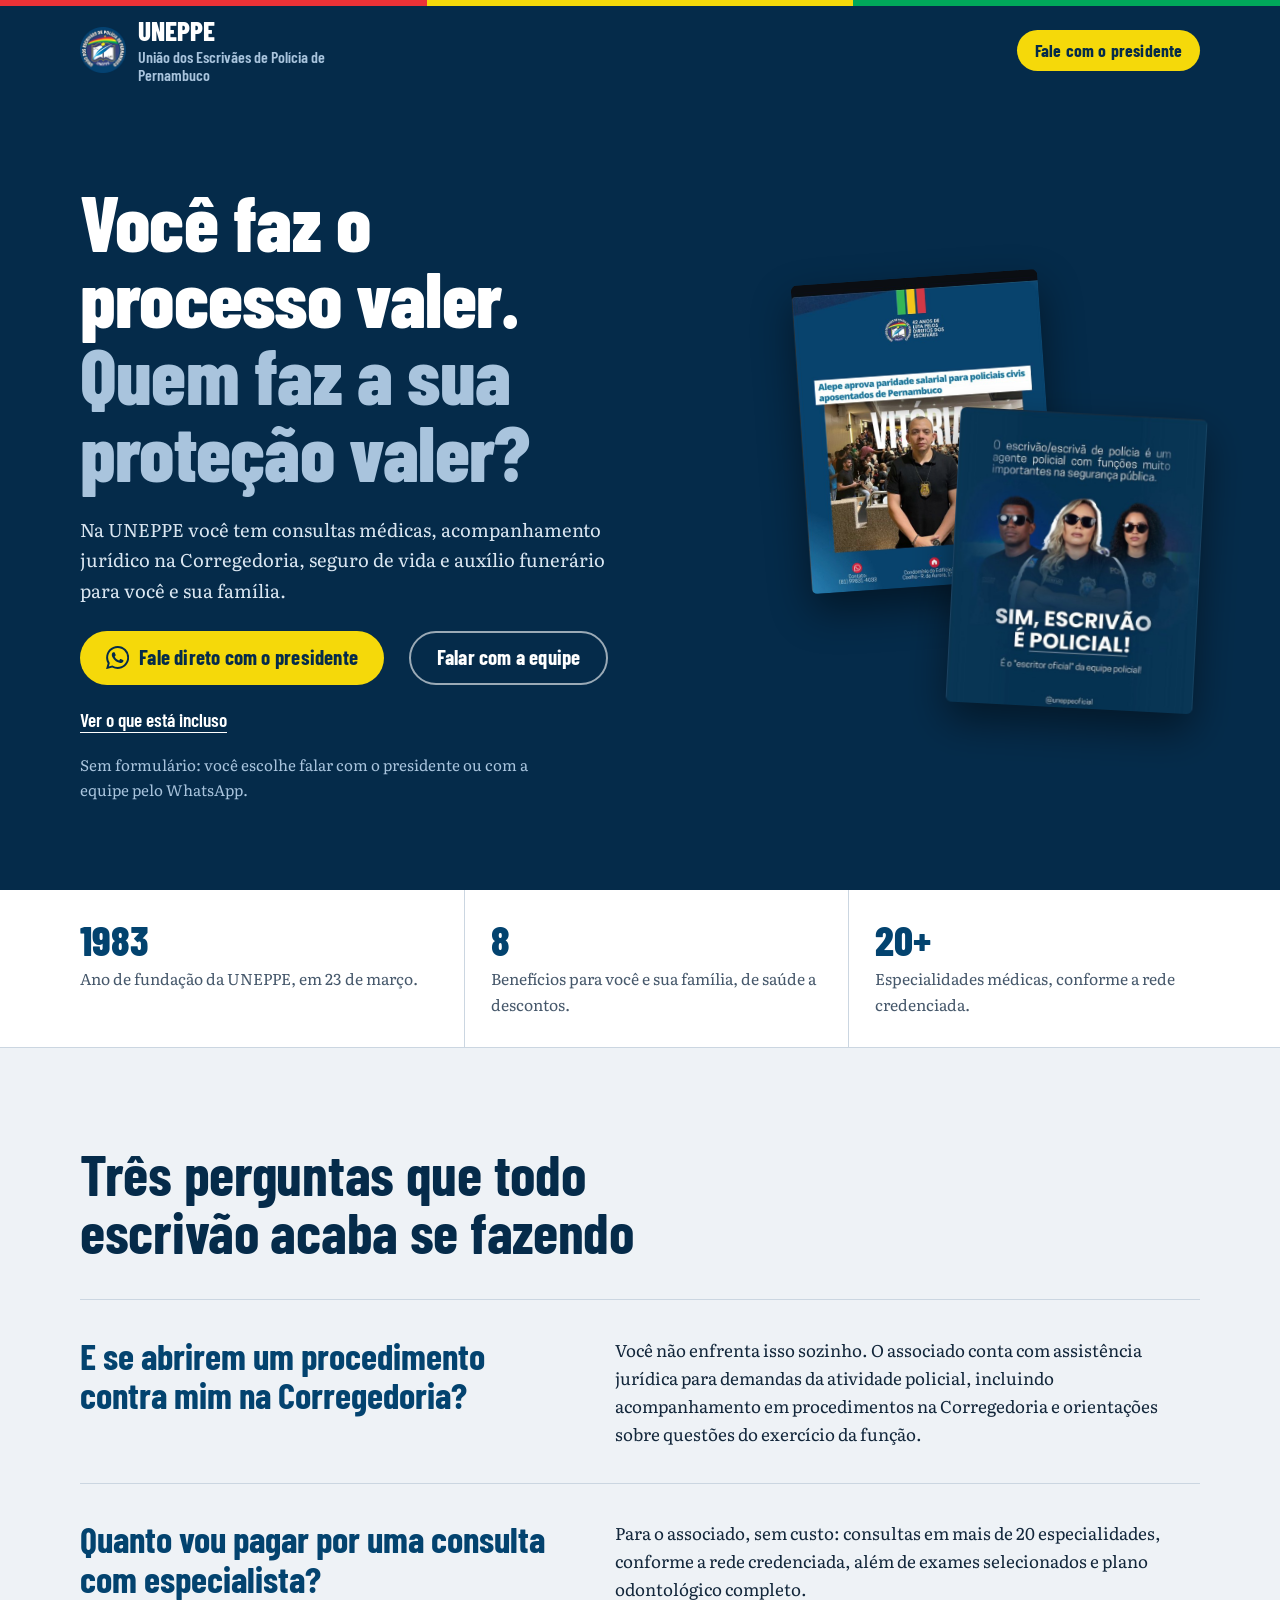
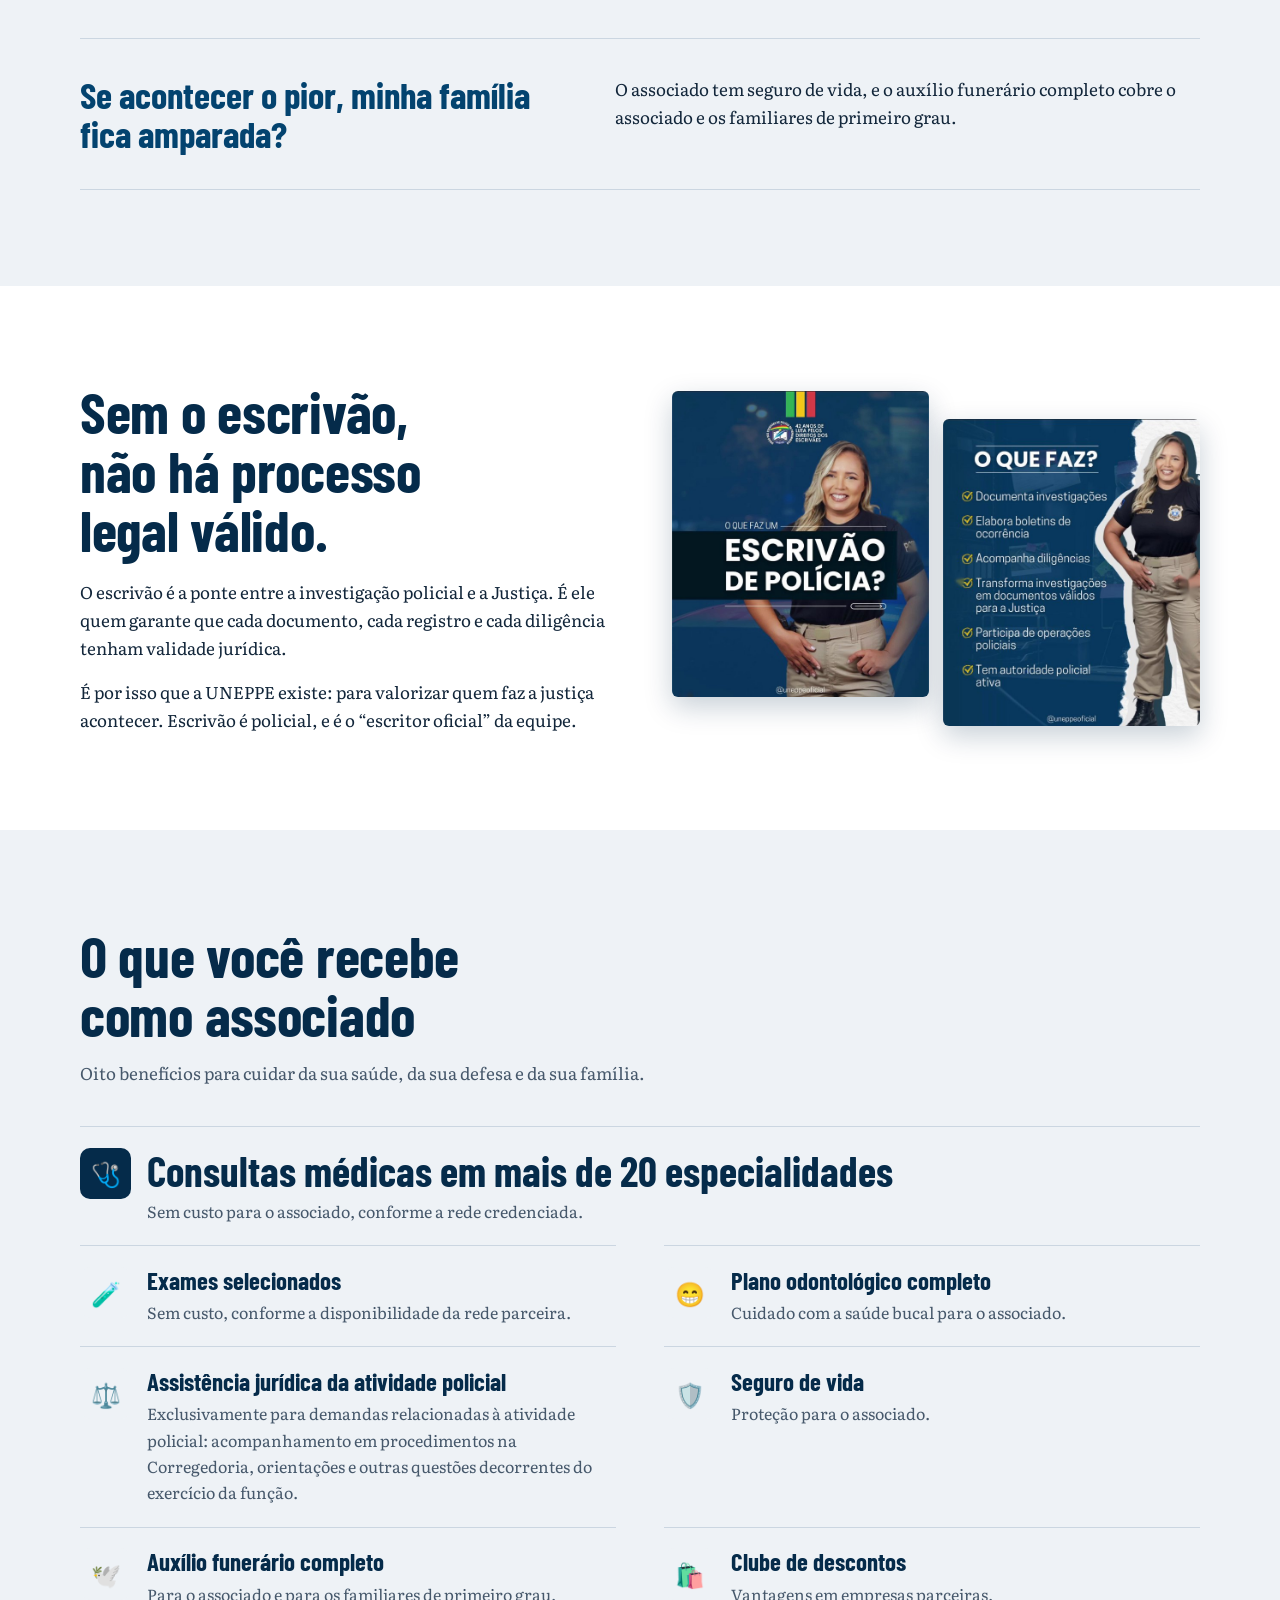
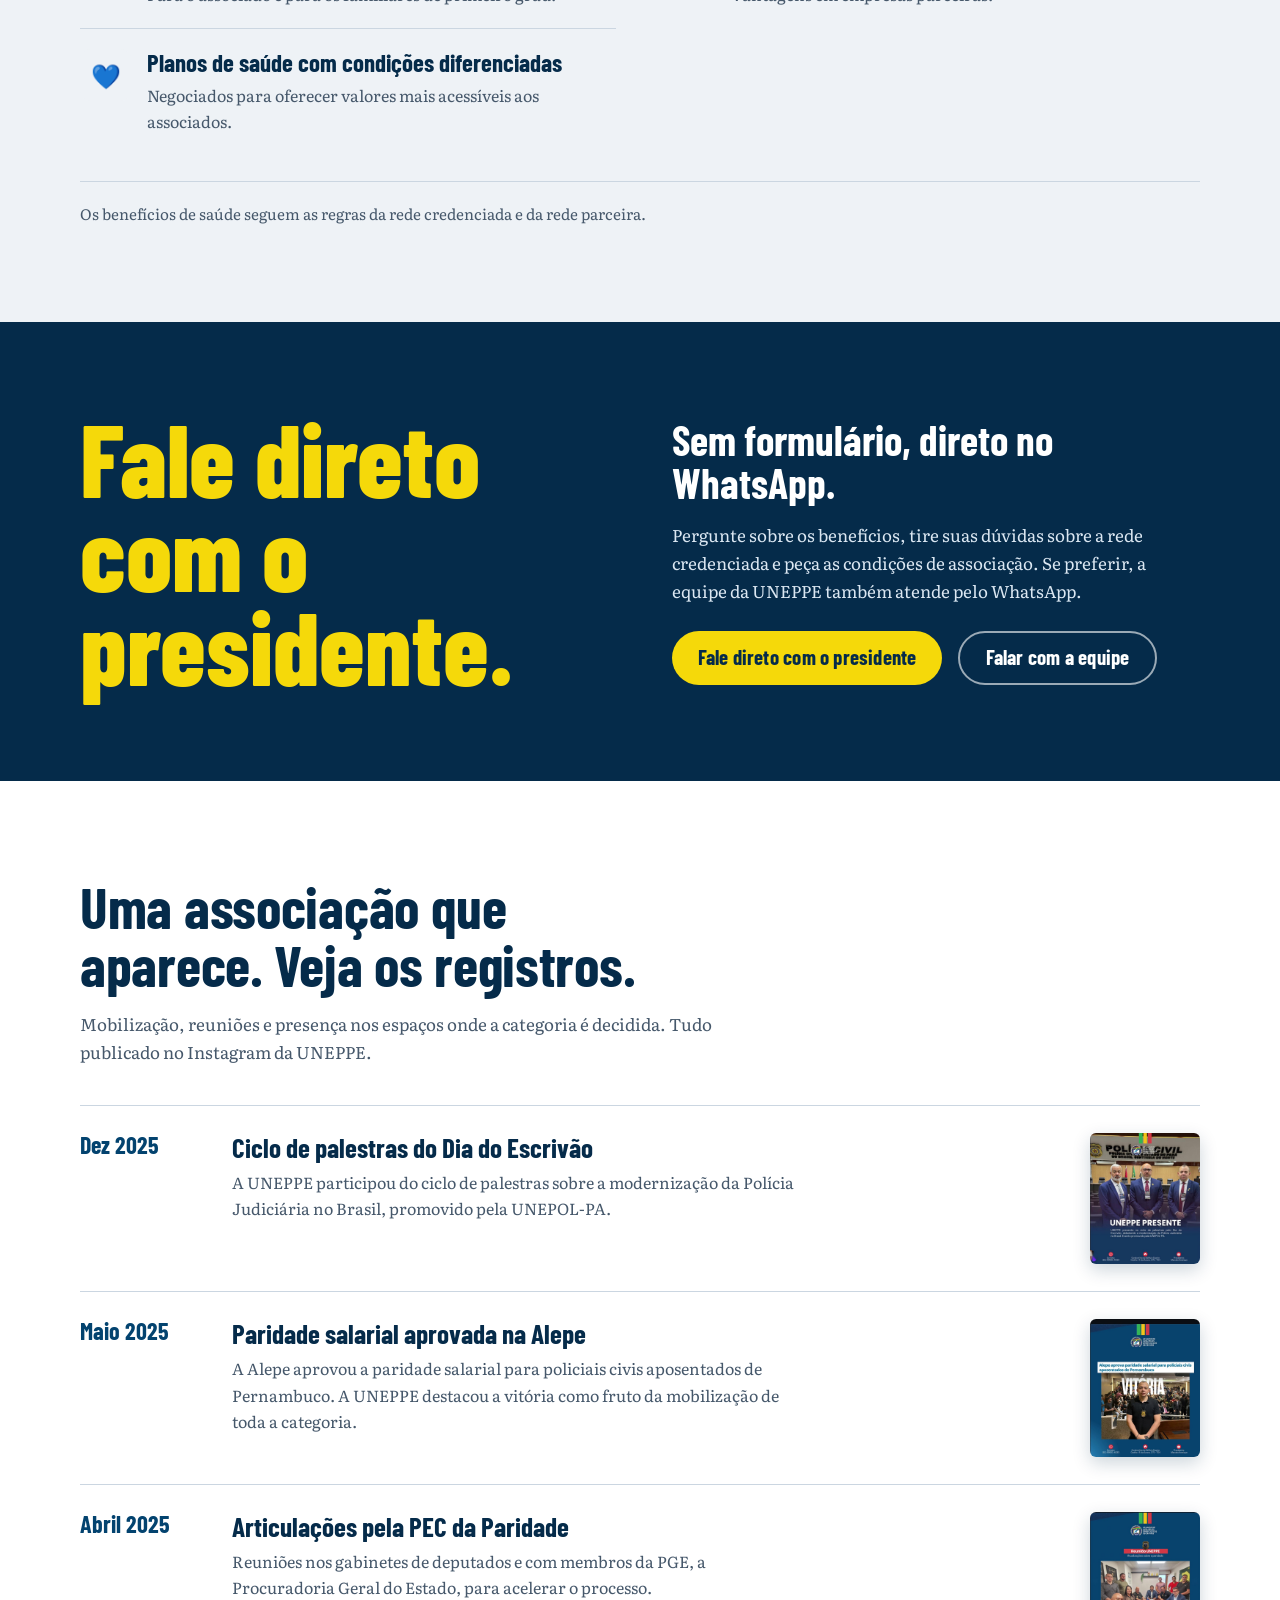
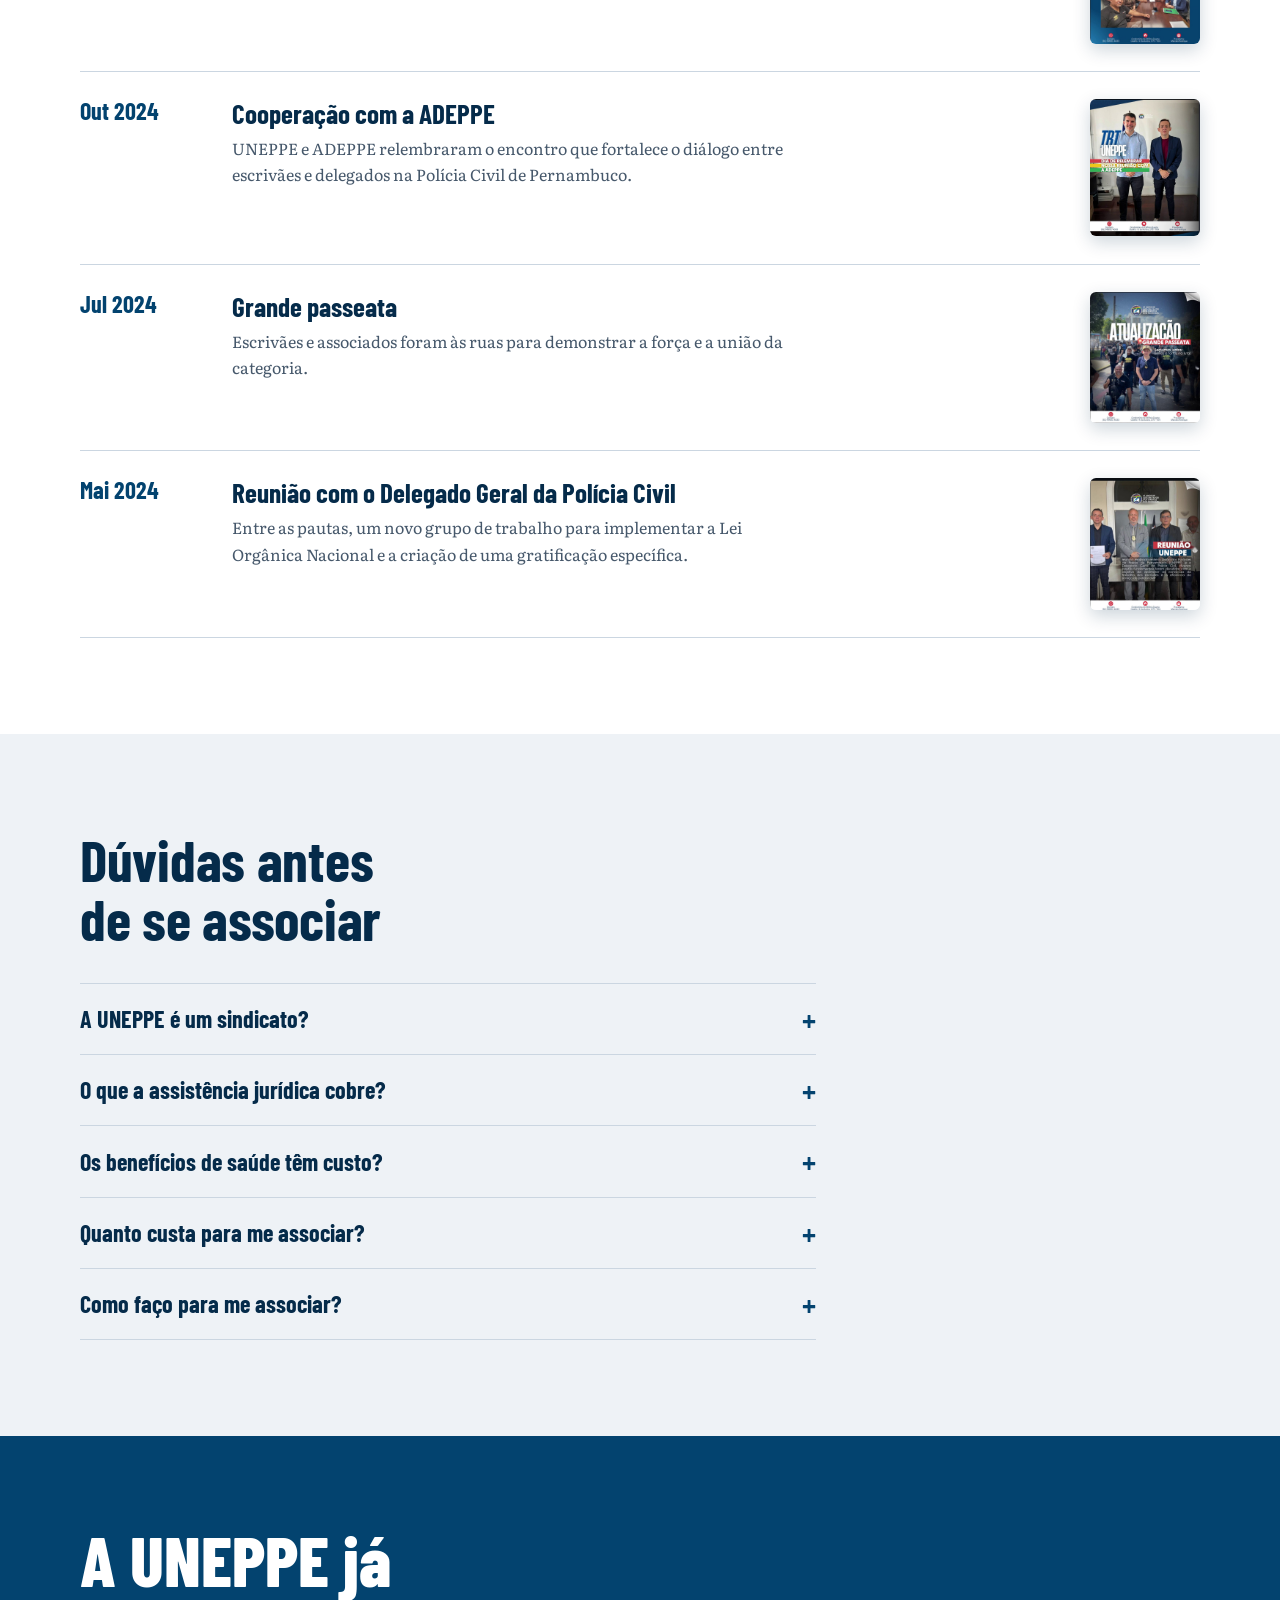
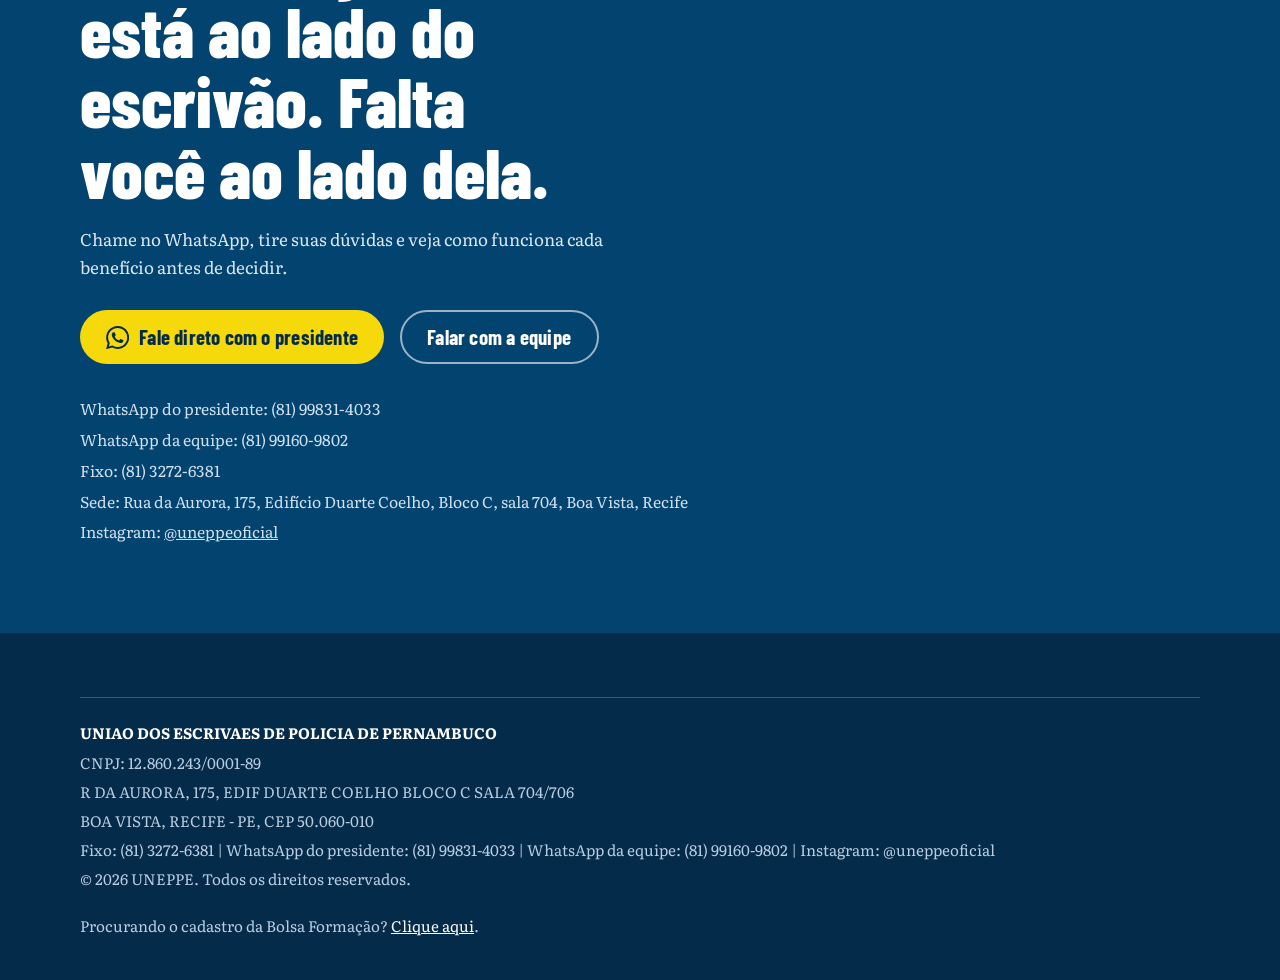
==== index.html @ 6a8c71f1 "Add files via upload" ====
<!DOCTYPE html>
<html lang="pt-BR">
<head>
<meta charset="UTF-8">
<meta name="viewport" content="width=device-width, initial-scale=1">
<title>UNEPPE | Associe-se: saúde, defesa jurídica e seguro de vida para escrivães de Polícia</title>
<meta name="description" content="Associe-se à UNEPPE, a União dos Escrivães de Polícia de Pernambuco: consultas médicas sem custo, assistência jurídica da atividade policial, seguro de vida e auxílio funerário.">
<meta name="theme-color" content="#052B4A">

<!-- Pré-visualização ao compartilhar o link (WhatsApp, Facebook).
     Os endereços completos assumem que o site fica em uneppe.com.br; ajuste se for outro. -->
<meta property="og:type" content="website">
<meta property="og:locale" content="pt_BR">
<meta property="og:title" content="Você faz o processo valer. Quem faz a sua proteção valer?">
<meta property="og:description" content="UNEPPE: saúde, defesa jurídica, seguro de vida e auxílio funerário para escrivães de Polícia. Fale direto com o presidente.">
<meta property="og:url" content="https://uneppe.com.br/">
<meta property="og:image" content="https://uneppe.com.br/assets/img/og.jpg">

<link rel="icon" type="image/png" href="assets/img/favicon.png">
<link rel="preconnect" href="https://fonts.googleapis.com">
<link rel="preconnect" href="https://fonts.gstatic.com" crossorigin>
<link href="https://fonts.googleapis.com/css2?family=Barlow+Condensed:wght@600;700;800&family=Literata:opsz,wght@7..72,400;7..72,600&display=swap" rel="stylesheet">

<!-- META PIXEL: cole aqui o código do Pixel quando a conta de anúncios estiver pronta.
     Os botões de WhatsApp já disparam o evento "Contact" se o Pixel existir. -->

<style>
:root {
  --navy-950: #052B4A;
  --navy-900: #063556;
  --navy-700: #03436F;
  --indigo: #37437F;
  --ink: #12263A;
  --ink-soft: #46586B;
  --sky: #A9C4DD;
  --paper: #EEF2F6;
  --white: #FFFFFF;
  --rule: #CBD6E1;
  --flag-red: #EB3237;
  --flag-yellow: #F5D90A;
  --flag-green: #01A85A;
  --display: "Barlow Condensed", "Roboto Condensed", "Arial Narrow", Arial, sans-serif;
  --body: "Literata", Georgia, "Times New Roman", serif;
  --wrap: 1120px;
}

*, *::before, *::after { box-sizing: border-box; }
html { scroll-behavior: smooth; scroll-padding-top: 84px; }
body {
  margin: 0;
  font-family: var(--body);
  font-size: 1.0625rem;
  line-height: 1.65;
  color: var(--ink);
  background: var(--paper);
  -webkit-text-size-adjust: 100%;
}
img { max-width: 100%; display: block; }
a { color: inherit; }
h1, h2, h3, p, ul, ol, dl, figure { margin: 0; }
ul, ol { padding: 0; list-style: none; }
:focus-visible { outline: 3px solid var(--flag-yellow); outline-offset: 3px; }

.wrap { width: min(100% - 2.5rem, var(--wrap)); margin-inline: auto; }

.flag-stripe {
  height: 6px;
  background: linear-gradient(90deg, var(--flag-red) 0 33.34%, var(--flag-yellow) 0 66.67%, var(--flag-green) 0);
}

/* ---------- Botões ---------- */
.btn {
  display: inline-flex;
  align-items: center;
  justify-content: center;
  gap: .65rem;
  min-height: 3.4rem;
  padding: .85rem 1.6rem;
  border-radius: 999px;
  font-family: var(--display);
  font-weight: 700;
  font-size: 1.3rem;
  letter-spacing: .01em;
  line-height: 1;
  text-decoration: none;
  border: 0;
  cursor: pointer;
  transition: transform .15s ease, background-color .15s ease;
}
.btn svg { width: 1.45rem; height: 1.45rem; flex: none; }
.btn--wa { background: var(--flag-yellow); color: var(--navy-950); }
.btn--wa:hover { background: #ffe94a; transform: translateY(-2px); }
.btn--ghost { background: transparent; color: var(--white); border: 2px solid rgba(255, 255, 255, .6); }
.btn--ghost:hover { background: rgba(255, 255, 255, .12); transform: translateY(-2px); }
.btn--small { min-height: 2.6rem; padding: .55rem 1.1rem; font-size: 1.1rem; }
.text-link { font-family: var(--display); font-weight: 600; font-size: 1.2rem; color: var(--white); text-underline-offset: 5px; }

/* ---------- Topo ---------- */
.site-head { position: sticky; top: 0; z-index: 30; background: var(--navy-950); }
.site-head__bar { display: flex; align-items: center; justify-content: space-between; gap: 1rem; padding-block: .7rem; }
.brand { display: flex; align-items: center; gap: .75rem; text-decoration: none; color: var(--white); }
.brand img { width: 46px; height: 46px; }
.brand__name { font-family: var(--display); font-weight: 800; font-size: 1.7rem; line-height: 1; }
.brand__full { display: none; font-family: var(--display); font-weight: 600; font-size: 1rem; color: var(--sky); line-height: 1.1; max-width: 15rem; }

/* ---------- Herói ---------- */
.hero { background: var(--navy-950); color: var(--white); padding-block: clamp(2.5rem, 7vw, 5.5rem) clamp(3rem, 7vw, 5.5rem); overflow: hidden; }
.hero__grid { display: grid; gap: 3rem; align-items: center; }
.hero__title { font-family: var(--display); font-weight: 800; font-size: clamp(2.8rem, 9vw, 4.9rem); line-height: .98; letter-spacing: -.01em; }
.hero__title span { display: block; text-wrap: balance; }
.hero__title .hero__title-2 { color: var(--sky); }
.hero__lead { margin-top: 1.5rem; font-size: 1.15rem; max-width: 34rem; color: #dbe7f2; }
.hero__more { margin-top: 1.2rem; }
.hero__actions { margin-top: 1.6rem; display: flex; flex-wrap: wrap; align-items: center; gap: 1rem 1.6rem; }
.hero__note { margin-top: 1rem; font-size: .95rem; color: var(--sky); max-width: 30rem; }

.stack { position: relative; width: min(100%, 460px); margin-inline: auto; aspect-ratio: 1 / 1.08; }
.stack__img { position: absolute; width: 62%; height: auto; border-radius: 6px; box-shadow: 0 18px 40px rgba(0, 0, 0, .45); }
.stack__img--back { left: 0; top: 0; transform: rotate(-4deg); }
.stack__img--front { right: 0; bottom: 0; transform: rotate(3deg); animation: settle .9s .15s cubic-bezier(.2, .7, .2, 1) both; }
@keyframes settle {
  from { transform: translate(28px, 36px) rotate(9deg); opacity: 0; }
  to { transform: rotate(3deg); opacity: 1; }
}

/* ---------- Fatos de confiança ---------- */
.facts { background: var(--white); border-bottom: 1px solid var(--rule); }
.facts__row { display: grid; gap: 0; }
.fact { padding: 1.4rem 0; border-top: 1px solid var(--rule); }
.fact:first-child { border-top: 0; }
.fact__big { font-family: var(--display); font-weight: 800; font-size: 2.6rem; line-height: 1; color: var(--navy-700); }
.fact__txt { margin-top: .35rem; font-size: .98rem; color: var(--ink-soft); }

/* ---------- Seções ---------- */
.section { padding-block: clamp(3.2rem, 8vw, 6rem); }
.section--white { background: var(--white); }
.section__title { text-wrap: balance; font-family: var(--display); font-weight: 700; font-size: clamp(2.2rem, 6vw, 3.6rem); line-height: 1.02; letter-spacing: -.005em; color: var(--navy-950); max-width: 22ch; }
.section__intro { margin-top: 1rem; max-width: 40rem; color: var(--ink-soft); }

/* Perguntas */
.qa-list { margin-top: 2.4rem; }
.qa { display: grid; gap: .8rem 3rem; padding-block: 1.8rem; border-top: 1px solid var(--rule); }
.qa:last-child { border-bottom: 1px solid var(--rule); }
.qa__q { font-family: var(--display); font-weight: 700; font-size: clamp(1.7rem, 4.5vw, 2.3rem); line-height: 1.08; color: var(--navy-700); }
.qa__a { max-width: 36rem; }

/* Identidade */
.identity { display: grid; gap: 2.6rem; align-items: center; }
.identity__pics { display: grid; grid-template-columns: 1fr 1fr; gap: .9rem; }
.identity__pics img { width: 100%; height: auto; border-radius: 6px; box-shadow: 0 10px 28px rgba(5, 43, 74, .22); }
.identity__pics img:nth-child(2) { margin-top: 1.8rem; }
.identity p + p { margin-top: 1rem; }
.identity .section__title { max-width: 16ch; }
.identity__body { margin-top: 1.2rem; max-width: 34rem; }

/* Benefícios */
.ledger { margin-top: 2.4rem; display: grid; gap: 0 3rem; }
.ledger__item { display: grid; grid-template-columns: 3.2rem 1fr; gap: 1rem; padding-block: 1.3rem; border-top: 1px solid var(--rule); }
.ledger__ico { width: 3.2rem; height: 3.2rem; border-radius: 10px; display: grid; place-items: center; font-size: 1.5rem; background: var(--paper); }
.ledger__title { font-family: var(--display); font-weight: 700; font-size: 1.55rem; line-height: 1.1; color: var(--navy-950); }
.ledger__desc { margin-top: .3rem; font-size: 1rem; color: var(--ink-soft); }
.ledger__item--lead .ledger__title { font-size: clamp(1.9rem, 5vw, 2.6rem); }
.ledger__item--lead .ledger__ico { background: var(--navy-950); }
.ledger__foot { margin-top: 1.6rem; padding-top: 1.2rem; border-top: 1px solid var(--rule); font-size: .95rem; color: var(--ink-soft); }

/* Fale com o presidente */
.talk { background: var(--navy-950); color: var(--white); padding-block: clamp(3.2rem, 8vw, 5.5rem); }
.talk__grid { display: grid; gap: 2rem; align-items: center; }
.talk__big { font-family: var(--display); font-weight: 800; font-size: clamp(3.4rem, 11vw, 6.4rem); line-height: .92; color: var(--flag-yellow); text-wrap: balance; }
.talk__title { font-family: var(--display); font-weight: 700; font-size: clamp(1.9rem, 5vw, 2.6rem); line-height: 1.05; }
.talk__txt { margin-top: 1rem; color: #dbe7f2; max-width: 34rem; }
.talk__actions { margin-top: 1.6rem; display: flex; flex-wrap: wrap; gap: 1rem; }

/* Linha do tempo */
.timeline { margin-top: 2.4rem; }
.tl { display: grid; grid-template-columns: 1fr; gap: .9rem 2rem; padding-block: 1.7rem; border-top: 1px solid var(--rule); align-items: start; }
.tl:last-child { border-bottom: 1px solid var(--rule); }
.tl__date { font-family: var(--display); font-weight: 700; font-size: 1.5rem; color: var(--navy-700); line-height: 1; }
.tl__title { font-family: var(--display); font-weight: 700; font-size: 1.7rem; line-height: 1.08; color: var(--navy-950); }
.tl__txt { margin-top: .4rem; font-size: 1rem; color: var(--ink-soft); max-width: 36rem; }
.tl__thumb { width: 110px; padding: 0; border: 0; background: none; cursor: zoom-in; border-radius: 6px; overflow: hidden; box-shadow: 0 6px 18px rgba(5, 43, 74, .2); }
.tl__thumb img { width: 100%; height: auto; }
.tl__thumb:hover { box-shadow: 0 8px 22px rgba(5, 43, 74, .32); }

/* FAQ */
.faq { margin-top: 2.2rem; max-width: 46rem; }
.faq details { border-top: 1px solid var(--rule); }
.faq details:last-child { border-bottom: 1px solid var(--rule); }
.faq summary { display: flex; justify-content: space-between; align-items: center; gap: 1rem; padding-block: 1.2rem; cursor: pointer; list-style: none; font-family: var(--display); font-weight: 700; font-size: 1.5rem; line-height: 1.15; color: var(--navy-950); }
.faq summary::-webkit-details-marker { display: none; }
.faq summary::after { content: "+"; flex: none; font-size: 2rem; font-weight: 600; line-height: 1; color: var(--navy-700); }
.faq details[open] summary::after { content: "\2212"; }
.faq__a { padding: 0 0 1.4rem; max-width: 40rem; color: var(--ink-soft); }

/* Chamada final */
.closing { background: var(--navy-700); color: var(--white); padding-block: clamp(3.2rem, 8vw, 5.5rem); }
.closing__title { text-wrap: balance; font-family: var(--display); font-weight: 800; font-size: clamp(2.4rem, 7vw, 4.4rem); line-height: 1; max-width: 18ch; }
.closing__txt { margin-top: 1.2rem; max-width: 34rem; color: #dbe7f2; }
.closing__actions { margin-top: 1.8rem; display: flex; flex-wrap: wrap; gap: 1rem; }
.closing__contacts { margin-top: 2rem; font-size: .98rem; color: #cfe0ef; }
.closing__contacts p + p { margin-top: .3rem; }

/* Rodapé */
.site-foot { background: var(--navy-950); color: #b9cde0; padding-block: 2.6rem 5.5rem; font-size: .95rem; }
.site-foot a { color: var(--white); }
.site-foot__legal { margin-top: 1.4rem; padding-top: 1.4rem; border-top: 1px solid rgba(169, 196, 221, .3); }
.site-foot__legal strong { color: var(--white); }
.site-foot p + p { margin-top: .25rem; }
.site-foot__scholar { margin-top: 1.4rem; }

/* Barra fixa (celular) */
.sticky-cta { position: fixed; left: 0; right: 0; bottom: 0; z-index: 40; padding: .7rem 1rem calc(.7rem + env(safe-area-inset-bottom)); background: var(--navy-950); border-top: 3px solid var(--flag-yellow); transform: translateY(110%); transition: transform .25s ease; }
.sticky-cta.is-visible { transform: translateY(0); }
.sticky-cta .btn { width: 100%; }

/* Ampliar imagem */
.lightbox { border: 0; padding: 0; background: transparent; max-width: min(92vw, 560px); }
.lightbox::backdrop { background: rgba(5, 18, 32, .86); }
.lightbox img { width: 100%; height: auto; max-height: 86vh; object-fit: contain; border-radius: 6px; }
.lightbox__cap { margin-top: .7rem; color: #fff; font-size: .95rem; text-align: center; }

/* ---------- Telas maiores ---------- */
@media (min-width: 640px) {
  .brand__full { display: block; }
  .facts__row { grid-template-columns: repeat(3, 1fr); gap: 2rem; }
  .fact { border-top: 0; border-left: 1px solid var(--rule); padding: 1.8rem 0 1.8rem 1.6rem; }
  .fact:first-child { border-left: 0; padding-left: 0; }
  .tl { grid-template-columns: 7.5rem 1fr 110px; }
}
@media (min-width: 900px) {
  .hero__grid { grid-template-columns: 1.25fr .75fr; gap: 3.5rem; }
  .qa { grid-template-columns: 5fr 6fr; padding-block: 2.2rem; }
  .identity { grid-template-columns: 1fr 1fr; gap: 4rem; }
  .ledger { grid-template-columns: 1fr 1fr; }
  .ledger__item--lead { grid-column: 1 / -1; }
  .talk__grid { grid-template-columns: 1fr 1fr; gap: 4rem; }
  .sticky-cta { display: none; }
  .site-foot { padding-bottom: 2.6rem; }
}

@media (prefers-reduced-motion: reduce) {
  html { scroll-behavior: auto; }
  .stack__img--front { animation: none; }
  .btn, .sticky-cta { transition: none; }
}
</style>
</head>
<body>

<div class="flag-stripe" aria-hidden="true"></div>

<header class="site-head">
  <div class="wrap site-head__bar">
    <a class="brand" href="#topo" aria-label="UNEPPE, início da página">
      <img src="assets/img/logo-192.png" alt="" width="46" height="46">
      <span>
        <span class="brand__name">UNEPPE</span>
        <span class="brand__full">União dos Escrivães de Polícia de Pernambuco</span>
      </span>
    </a>
    <a class="btn btn--wa btn--small" data-wa="presidente" href="https://wa.me/5581998314033">Fale com o presidente</a>
  </div>
</header>

<main id="topo">

  <!-- ===== Herói ===== -->
  <section class="hero">
    <div class="wrap hero__grid">
      <div>
        <h1 class="hero__title">
          <span>Você faz o processo valer.</span>
          <span class="hero__title-2">Quem faz a sua proteção valer?</span>
        </h1>
        <p class="hero__lead">Na UNEPPE você tem consultas médicas, acompanhamento jurídico na Corregedoria, seguro de vida e auxílio funerário para você e sua família.</p>
        <div class="hero__actions">
          <a class="btn btn--wa" data-wa="presidente" href="https://wa.me/5581998314033">
            <svg viewBox="0 0 24 24" fill="currentColor" aria-hidden="true"><path d="M17.472 14.382c-.297-.149-1.758-.867-2.03-.967-.273-.099-.471-.148-.67.15-.197.297-.767.966-.94 1.164-.173.199-.347.223-.644.075-.297-.15-1.255-.463-2.39-1.475-.883-.788-1.48-1.761-1.653-2.059-.173-.297-.018-.458.13-.606.134-.133.298-.347.446-.52.149-.174.198-.298.298-.497.099-.198.05-.371-.025-.52-.075-.149-.669-1.612-.916-2.207-.242-.579-.487-.5-.669-.51-.173-.008-.371-.01-.57-.01-.198 0-.52.074-.792.372-.272.297-1.04 1.016-1.04 2.479 0 1.462 1.065 2.875 1.213 3.074.149.198 2.096 3.2 5.077 4.487.709.306 1.262.489 1.694.625.712.227 1.36.195 1.871.118.571-.085 1.758-.719 2.006-1.413.248-.694.248-1.289.173-1.413-.074-.124-.272-.198-.57-.347m-5.421 7.403h-.004a9.87 9.87 0 01-5.031-1.378l-.361-.214-3.741.982.998-3.648-.235-.374a9.86 9.86 0 01-1.51-5.26c.001-5.45 4.436-9.884 9.888-9.884 2.64 0 5.122 1.03 6.988 2.898a9.825 9.825 0 012.893 6.994c-.003 5.45-4.437 9.884-9.885 9.884m8.413-18.297A11.815 11.815 0 0012.05 0C5.495 0 .16 5.335.157 11.892c0 2.096.547 4.142 1.588 5.945L.057 24l6.305-1.654a11.882 11.882 0 005.683 1.448h.005c6.554 0 11.89-5.335 11.893-11.893a11.821 11.821 0 00-3.48-8.413Z"/></svg>
            Fale direto com o presidente
          </a>
          <a class="btn btn--ghost" data-wa="equipe" href="https://wa.me/5581991609802">Falar com a equipe</a>
        </div>
        <p class="hero__more"><a class="text-link" href="#beneficios">Ver o que está incluso</a></p>
        <p class="hero__note">Sem formulário: você escolhe falar com o presidente ou com a equipe pelo WhatsApp.</p>
      </div>

      <div class="stack" aria-hidden="true">
        <img class="stack__img stack__img--back" src="assets/img/posts/paridade-vitoria.jpg" alt="" width="600" height="750">
        <img class="stack__img stack__img--front" src="assets/img/posts/escrivao-policial.jpg" alt="" width="600" height="716">
      </div>
    </div>
  </section>

  <!-- ===== Fatos de confiança ===== -->
  <section class="facts" aria-label="A UNEPPE em números">
    <div class="wrap facts__row">
      <div class="fact">
        <p class="fact__big">1983</p>
        <p class="fact__txt">Ano de fundação da UNEPPE, em 23 de março.</p>
      </div>
      <div class="fact">
        <p class="fact__big">8</p>
        <p class="fact__txt">Benefícios para você e sua família, de saúde a descontos.</p>
      </div>
      <div class="fact">
        <p class="fact__big">20+</p>
        <p class="fact__txt">Especialidades médicas, conforme a rede credenciada.</p>
      </div>
    </div>
  </section>

  <!-- ===== Três perguntas ===== -->
  <section class="section">
    <div class="wrap">
      <h2 class="section__title">Três perguntas que todo escrivão acaba se fazendo</h2>
      <div class="qa-list">
        <div class="qa">
          <p class="qa__q">E se abrirem um procedimento contra mim na Corregedoria?</p>
          <p class="qa__a">Você não enfrenta isso sozinho. O associado conta com assistência jurídica para demandas da atividade policial, incluindo acompanhamento em procedimentos na Corregedoria e orientações sobre questões do exercício da função.</p>
        </div>
        <div class="qa">
          <p class="qa__q">Quanto vou pagar por uma consulta com especialista?</p>
          <p class="qa__a">Para o associado, sem custo: consultas em mais de 20 especialidades, conforme a rede credenciada, além de exames selecionados e plano odontológico completo.</p>
        </div>
        <div class="qa">
          <p class="qa__q">Se acontecer o pior, minha família fica amparada?</p>
          <p class="qa__a">O associado tem seguro de vida, e o auxílio funerário completo cobre o associado e os familiares de primeiro grau.</p>
        </div>
      </div>
    </div>
  </section>

  <!-- ===== Escrivão é policial ===== -->
  <section class="section section--white">
    <div class="wrap identity">
      <div>
        <h2 class="section__title">Sem o escrivão, não há processo legal válido.</h2>
        <div class="identity__body">
          <p>O escrivão é a ponte entre a investigação policial e a Justiça. É ele quem garante que cada documento, cada registro e cada diligência tenham validade jurídica.</p>
          <p>É por isso que a UNEPPE existe: para valorizar quem faz a justiça acontecer. Escrivão é policial, e é o “escritor oficial” da equipe.</p>
        </div>
      </div>
      <div class="identity__pics">
        <img src="assets/img/posts/escrivao-capa.jpg" alt="Arte da UNEPPE: o que faz um escrivão de polícia?" width="600" height="716" loading="lazy">
        <img src="assets/img/posts/escrivao-funcoes.jpg" alt="Arte da UNEPPE com as funções do escrivão: documenta investigações, elabora boletins de ocorrência, acompanha diligências e participa de operações policiais" width="600" height="716" loading="lazy">
      </div>
    </div>
  </section>

  <!-- ===== Benefícios ===== -->
  <section class="section" id="beneficios">
    <div class="wrap">
      <h2 class="section__title">O que você recebe como associado</h2>
      <p class="section__intro">Oito benefícios para cuidar da sua saúde, da sua defesa e da sua família.</p>

      <ul class="ledger">
        <li class="ledger__item ledger__item--lead">
          <span class="ledger__ico" aria-hidden="true">🩺</span>
          <div>
            <h3 class="ledger__title">Consultas médicas em mais de 20 especialidades</h3>
            <p class="ledger__desc">Sem custo para o associado, conforme a rede credenciada.</p>
          </div>
        </li>
        <li class="ledger__item">
          <span class="ledger__ico" aria-hidden="true">🧪</span>
          <div>
            <h3 class="ledger__title">Exames selecionados</h3>
            <p class="ledger__desc">Sem custo, conforme a disponibilidade da rede parceira.</p>
          </div>
        </li>
        <li class="ledger__item">
          <span class="ledger__ico" aria-hidden="true">😁</span>
          <div>
            <h3 class="ledger__title">Plano odontológico completo</h3>
            <p class="ledger__desc">Cuidado com a saúde bucal para o associado.</p>
          </div>
        </li>
        <li class="ledger__item">
          <span class="ledger__ico" aria-hidden="true">⚖️</span>
          <div>
            <h3 class="ledger__title">Assistência jurídica da atividade policial</h3>
            <p class="ledger__desc">Exclusivamente para demandas relacionadas à atividade policial: acompanhamento em procedimentos na Corregedoria, orientações e outras questões decorrentes do exercício da função.</p>
          </div>
        </li>
        <li class="ledger__item">
          <span class="ledger__ico" aria-hidden="true">🛡️</span>
          <div>
            <h3 class="ledger__title">Seguro de vida</h3>
            <p class="ledger__desc">Proteção para o associado.</p>
          </div>
        </li>
        <li class="ledger__item">
          <span class="ledger__ico" aria-hidden="true">🕊️</span>
          <div>
            <h3 class="ledger__title">Auxílio funerário completo</h3>
            <p class="ledger__desc">Para o associado e para os familiares de primeiro grau.</p>
          </div>
        </li>
        <li class="ledger__item">
          <span class="ledger__ico" aria-hidden="true">🛍️</span>
          <div>
            <h3 class="ledger__title">Clube de descontos</h3>
            <p class="ledger__desc">Vantagens em empresas parceiras.</p>
          </div>
        </li>
        <li class="ledger__item">
          <span class="ledger__ico" aria-hidden="true">💙</span>
          <div>
            <h3 class="ledger__title">Planos de saúde com condições diferenciadas</h3>
            <p class="ledger__desc">Negociados para oferecer valores mais acessíveis aos associados.</p>
          </div>
        </li>
      </ul>
      <p class="ledger__foot">Os benefícios de saúde seguem as regras da rede credenciada e da rede parceira.</p>
    </div>
  </section>

  <!-- ===== Fale com o presidente ===== -->
  <section class="talk" id="falar">
    <div class="wrap talk__grid">
      <h2 class="talk__big">Fale direto com o presidente.</h2>
      <div>
        <p class="talk__title">Sem formulário, direto no WhatsApp.</p>
        <p class="talk__txt">Pergunte sobre os benefícios, tire suas dúvidas sobre a rede credenciada e peça as condições de associação. Se preferir, a equipe da UNEPPE também atende pelo WhatsApp.</p>
        <div class="talk__actions">
          <a class="btn btn--wa" data-wa="presidente" href="https://wa.me/5581998314033">Fale direto com o presidente</a>
          <a class="btn btn--ghost" data-wa="equipe" href="https://wa.me/5581991609802">Falar com a equipe</a>
        </div>
      </div>
    </div>
  </section>

  <!-- ===== Atuação ===== -->
  <section class="section section--white" id="atuacao">
    <div class="wrap">
      <h2 class="section__title">Uma associação que aparece. Veja os registros.</h2>
      <p class="section__intro">Mobilização, reuniões e presença nos espaços onde a categoria é decidida. Tudo publicado no Instagram da UNEPPE.</p>

      <ol class="timeline">
        <li class="tl">
          <p class="tl__date">Dez 2025</p>
          <div>
            <h3 class="tl__title">Ciclo de palestras do Dia do Escrivão</h3>
            <p class="tl__txt">A UNEPPE participou do ciclo de palestras sobre a modernização da Polícia Judiciária no Brasil, promovido pela UNEPOL-PA.</p>
          </div>
          <button class="tl__thumb" type="button" data-zoom="assets/img/posts/dia-do-escrivao.jpg" data-cap="UNEPPE presente no ciclo de palestras do Dia do Escrivão (dezembro de 2025)" aria-label="Ampliar imagem: ciclo de palestras do Dia do Escrivão">
            <img src="assets/img/posts/dia-do-escrivao.jpg" alt="" width="600" height="716" loading="lazy">
          </button>
        </li>
        <li class="tl">
          <p class="tl__date">Maio 2025</p>
          <div>
            <h3 class="tl__title">Paridade salarial aprovada na Alepe</h3>
            <p class="tl__txt">A Alepe aprovou a paridade salarial para policiais civis aposentados de Pernambuco. A UNEPPE destacou a vitória como fruto da mobilização de toda a categoria.</p>
          </div>
          <button class="tl__thumb" type="button" data-zoom="assets/img/posts/paridade-vitoria.jpg" data-cap="Alepe aprova paridade salarial para policiais civis aposentados de Pernambuco (maio de 2025)" aria-label="Ampliar imagem: aprovação da paridade salarial">
            <img src="assets/img/posts/paridade-vitoria.jpg" alt="" width="600" height="750" loading="lazy">
          </button>
        </li>
        <li class="tl">
          <p class="tl__date">Abril 2025</p>
          <div>
            <h3 class="tl__title">Articulações pela PEC da Paridade</h3>
            <p class="tl__txt">Reuniões nos gabinetes de deputados e com membros da PGE, a Procuradoria Geral do Estado, para acelerar o processo.</p>
          </div>
          <button class="tl__thumb" type="button" data-zoom="assets/img/posts/paridade-reuniao.jpg" data-cap="Reunião UNEPPE: atualizações sobre a paridade (abril de 2025)" aria-label="Ampliar imagem: reunião sobre a paridade">
            <img src="assets/img/posts/paridade-reuniao.jpg" alt="" width="600" height="716" loading="lazy">
          </button>
        </li>
        <li class="tl">
          <p class="tl__date">Out 2024</p>
          <div>
            <h3 class="tl__title">Cooperação com a ADEPPE</h3>
            <p class="tl__txt">UNEPPE e ADEPPE relembraram o encontro que fortalece o diálogo entre escrivães e delegados na Polícia Civil de Pernambuco.</p>
          </div>
          <button class="tl__thumb" type="button" data-zoom="assets/img/posts/adeppe.jpg" data-cap="Encontro entre UNEPPE e ADEPPE (outubro de 2024)" aria-label="Ampliar imagem: encontro com a ADEPPE">
            <img src="assets/img/posts/adeppe.jpg" alt="" width="600" height="750" loading="lazy">
          </button>
        </li>
        <li class="tl">
          <p class="tl__date">Jul 2024</p>
          <div>
            <h3 class="tl__title">Grande passeata</h3>
            <p class="tl__txt">Escrivães e associados foram às ruas para demonstrar a força e a união da categoria.</p>
          </div>
          <button class="tl__thumb" type="button" data-zoom="assets/img/posts/passeata.jpg" data-cap="Grande passeata da categoria (julho de 2024)" aria-label="Ampliar imagem: grande passeata">
            <img src="assets/img/posts/passeata.jpg" alt="" width="600" height="716" loading="lazy">
          </button>
        </li>
        <li class="tl">
          <p class="tl__date">Mai 2024</p>
          <div>
            <h3 class="tl__title">Reunião com o Delegado Geral da Polícia Civil</h3>
            <p class="tl__txt">Entre as pautas, um novo grupo de trabalho para implementar a Lei Orgânica Nacional e a criação de uma gratificação específica.</p>
          </div>
          <button class="tl__thumb" type="button" data-zoom="assets/img/posts/delegado-geral.jpg" data-cap="Reunião entre a UNEPPE e o Delegado Geral da Polícia Civil (maio de 2024)" aria-label="Ampliar imagem: reunião com o Delegado Geral">
            <img src="assets/img/posts/delegado-geral.jpg" alt="" width="600" height="716" loading="lazy">
          </button>
        </li>
      </ol>
    </div>
  </section>

  <!-- ===== Perguntas frequentes ===== -->
  <section class="section" id="duvidas">
    <div class="wrap">
      <h2 class="section__title">Dúvidas antes de se associar</h2>
      <div class="faq">
        <details>
          <summary>A UNEPPE é um sindicato?</summary>
          <p class="faq__a">Não. A UNEPPE é uma associação privada de escrivães de polícia. Atua pela valorização e pela defesa da categoria e oferece benefícios aos associados.</p>
        </details>
        <details>
          <summary>O que a assistência jurídica cobre?</summary>
          <p class="faq__a">Exclusivamente demandas relacionadas à atividade policial, como acompanhamento em procedimentos na Corregedoria, orientações e outras questões decorrentes do exercício da função. Demandas fora desse escopo não estão incluídas.</p>
        </details>
        <details>
          <summary>Os benefícios de saúde têm custo?</summary>
          <p class="faq__a">As consultas e os exames selecionados são sem custo para o associado, conforme a rede credenciada e a disponibilidade da rede parceira. Já os planos de saúde têm condições diferenciadas, negociadas para valores mais acessíveis aos associados.</p>
        </details>
        <details>
          <summary>Quanto custa para me associar?</summary>
          <p class="faq__a">Chame o presidente ou a equipe da UNEPPE no WhatsApp e peça as condições de associação.</p>
        </details>
        <details>
          <summary>Como faço para me associar?</summary>
          <p class="faq__a">Chame o presidente ou a equipe da UNEPPE no WhatsApp pelos botões desta página. Se preferir, ligue para o fixo (81)&nbsp;3272-6381 ou vá até a sede, na Rua da Aurora, 175, Boa Vista, Recife.</p>
        </details>
      </div>
    </div>
  </section>

  <!-- ===== Chamada final ===== -->
  <section class="closing" id="contato">
    <div class="wrap">
      <h2 class="closing__title">A UNEPPE já está ao lado do escrivão. Falta você ao lado dela.</h2>
      <p class="closing__txt">Chame no WhatsApp, tire suas dúvidas e veja como funciona cada benefício antes de decidir.</p>
      <div class="closing__actions">
        <a class="btn btn--wa" data-wa="presidente" href="https://wa.me/5581998314033"><svg viewBox="0 0 24 24" fill="currentColor" aria-hidden="true"><path d="M17.472 14.382c-.297-.149-1.758-.867-2.03-.967-.273-.099-.471-.148-.67.15-.197.297-.767.966-.94 1.164-.173.199-.347.223-.644.075-.297-.15-1.255-.463-2.39-1.475-.883-.788-1.48-1.761-1.653-2.059-.173-.297-.018-.458.13-.606.134-.133.298-.347.446-.52.149-.174.198-.298.298-.497.099-.198.05-.371-.025-.52-.075-.149-.669-1.612-.916-2.207-.242-.579-.487-.5-.669-.51-.173-.008-.371-.01-.57-.01-.198 0-.52.074-.792.372-.272.297-1.04 1.016-1.04 2.479 0 1.462 1.065 2.875 1.213 3.074.149.198 2.096 3.2 5.077 4.487.709.306 1.262.489 1.694.625.712.227 1.36.195 1.871.118.571-.085 1.758-.719 2.006-1.413.248-.694.248-1.289.173-1.413-.074-.124-.272-.198-.57-.347m-5.421 7.403h-.004a9.87 9.87 0 01-5.031-1.378l-.361-.214-3.741.982.998-3.648-.235-.374a9.86 9.86 0 01-1.51-5.26c.001-5.45 4.436-9.884 9.888-9.884 2.64 0 5.122 1.03 6.988 2.898a9.825 9.825 0 012.893 6.994c-.003 5.45-4.437 9.884-9.885 9.884m8.413-18.297A11.815 11.815 0 0012.05 0C5.495 0 .16 5.335.157 11.892c0 2.096.547 4.142 1.588 5.945L.057 24l6.305-1.654a11.882 11.882 0 005.683 1.448h.005c6.554 0 11.89-5.335 11.893-11.893a11.821 11.821 0 00-3.48-8.413Z"/></svg>
          Fale direto com o presidente
        </a>
        <a class="btn btn--ghost" data-wa="equipe" href="https://wa.me/5581991609802">Falar com a equipe</a>
      </div>
      <div class="closing__contacts">
        <p>WhatsApp do presidente: (81)&nbsp;99831-4033</p>
        <p>WhatsApp da equipe: (81)&nbsp;99160-9802</p>
        <p>Fixo: (81)&nbsp;3272-6381</p>
        <p>Sede: Rua da Aurora, 175, Edifício Duarte Coelho, Bloco C, sala 704, Boa Vista, Recife</p>
        <p>Instagram: <a href="https://www.instagram.com/uneppeoficial/" rel="noopener">@uneppeoficial</a></p>
      </div>
    </div>
  </section>

</main>

<footer class="site-foot">
  <div class="wrap">
    <div class="site-foot__legal">
      <p><strong>UNIAO DOS ESCRIVAES DE POLICIA DE PERNAMBUCO</strong></p>
      <p>CNPJ: 12.860.243/0001-89</p>
      <p>R DA AURORA, 175, EDIF DUARTE COELHO BLOCO C SALA 704/706</p>
      <p>BOA VISTA, RECIFE - PE, CEP 50.060-010</p>
      <p>Fixo: (81) 3272-6381 | WhatsApp do presidente: (81) 99831-4033 | WhatsApp da equipe: (81) 99160-9802 | Instagram: @uneppeoficial</p>
      <p>&copy; 2026 UNEPPE. Todos os direitos reservados.</p>
    </div>
    <p class="site-foot__scholar">Procurando o cadastro da Bolsa Formação? <a href="https://uneppe.com.br/acaobolsa2026.1/">Clique aqui</a>.</p>
  </div>
</footer>

<div class="sticky-cta" id="stickyCta">
  <a class="btn btn--wa" data-wa="presidente" href="https://wa.me/5581998314033">Fale direto com o presidente</a>
</div>

<dialog class="lightbox" id="lightbox" aria-label="Imagem ampliada">
  <img id="lightboxImg" alt="">
  <p class="lightbox__cap" id="lightboxCap"></p>
</dialog>

<script>
(function () {
  /* ===== CONFIGURAÇÃO: números de WhatsApp e mensagens prontas ===== */
  var CONTATOS = {
    presidente: {
      numero: "5581998314033", // formato: 55 + DDD + número, só dígitos
      mensagem: "Olá, presidente! Sou escrivão(ã) de Polícia Civil e quero me associar à UNEPPE. Pode me explicar como funciona?"
    },
    equipe: {
      numero: "5581991609802",
      mensagem: "Olá! Sou escrivão(ã) de Polícia Civil e quero me associar à UNEPPE. Pode me explicar como funciona?"
    }
  };
  /* ================================================================== */

  document.querySelectorAll("[data-wa]").forEach(function (a) {
    var c = CONTATOS[a.getAttribute("data-wa")] || CONTATOS.presidente;
    a.setAttribute("href", "https://wa.me/" + c.numero + "?text=" + encodeURIComponent(c.mensagem));
    a.setAttribute("target", "_blank");
    a.setAttribute("rel", "noopener");
    a.addEventListener("click", function () {
      try { if (window.fbq) { window.fbq("track", "Contact"); } } catch (e) {}
    });
  });

  /* Barra fixa no celular: aparece depois do herói */
  var bar = document.getElementById("stickyCta");
  var hero = document.querySelector(".hero");
  if (bar && hero && "IntersectionObserver" in window) {
    new IntersectionObserver(function (entries) {
      bar.classList.toggle("is-visible", !entries[0].isIntersecting);
    }, { threshold: 0 }).observe(hero);
  }

  /* Ampliar imagens da linha do tempo */
  var box = document.getElementById("lightbox");
  var boxImg = document.getElementById("lightboxImg");
  var boxCap = document.getElementById("lightboxCap");
  document.querySelectorAll("[data-zoom]").forEach(function (btn) {
    btn.addEventListener("click", function () {
      boxImg.src = btn.getAttribute("data-zoom");
      boxImg.alt = btn.getAttribute("data-cap") || "";
      boxCap.textContent = btn.getAttribute("data-cap") || "";
      if (box.showModal) { box.showModal(); }
    });
  });
  box.addEventListener("click", function () { box.close(); });
})();
</script>
</body>
</html>
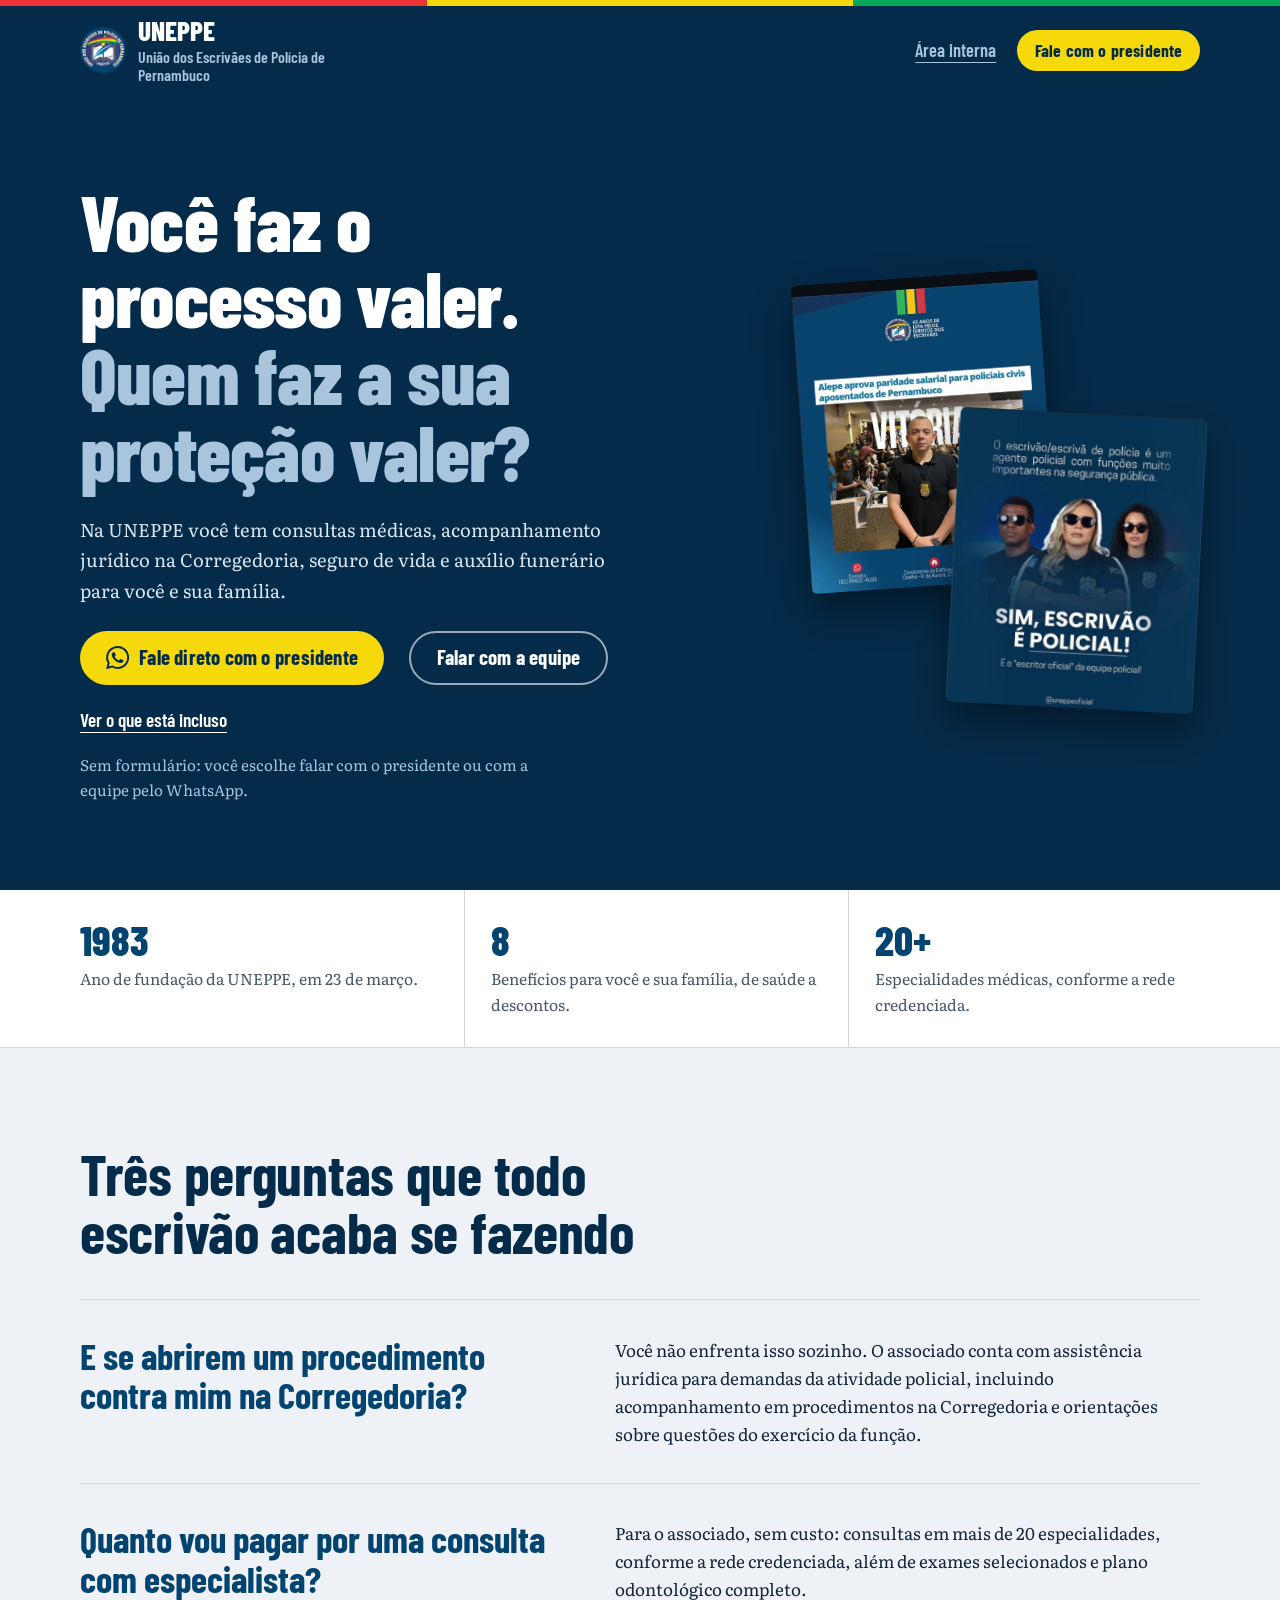
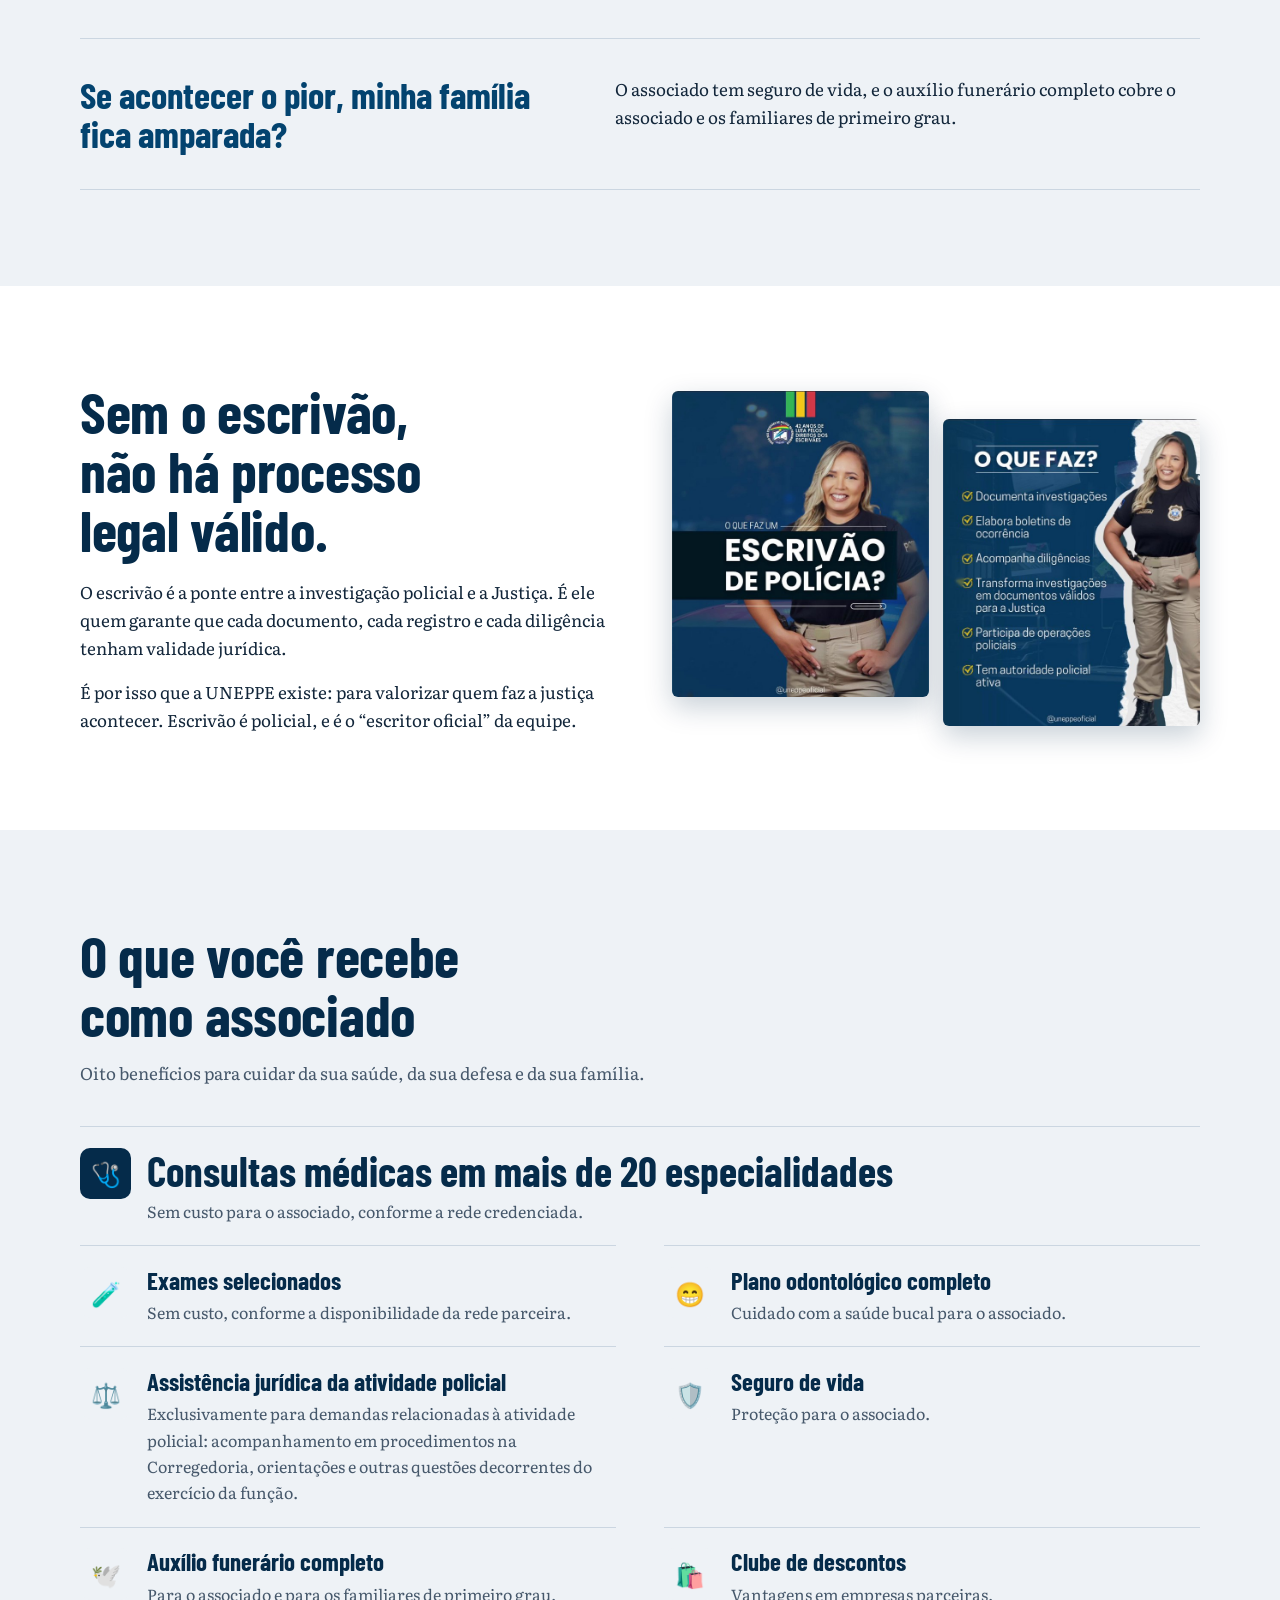
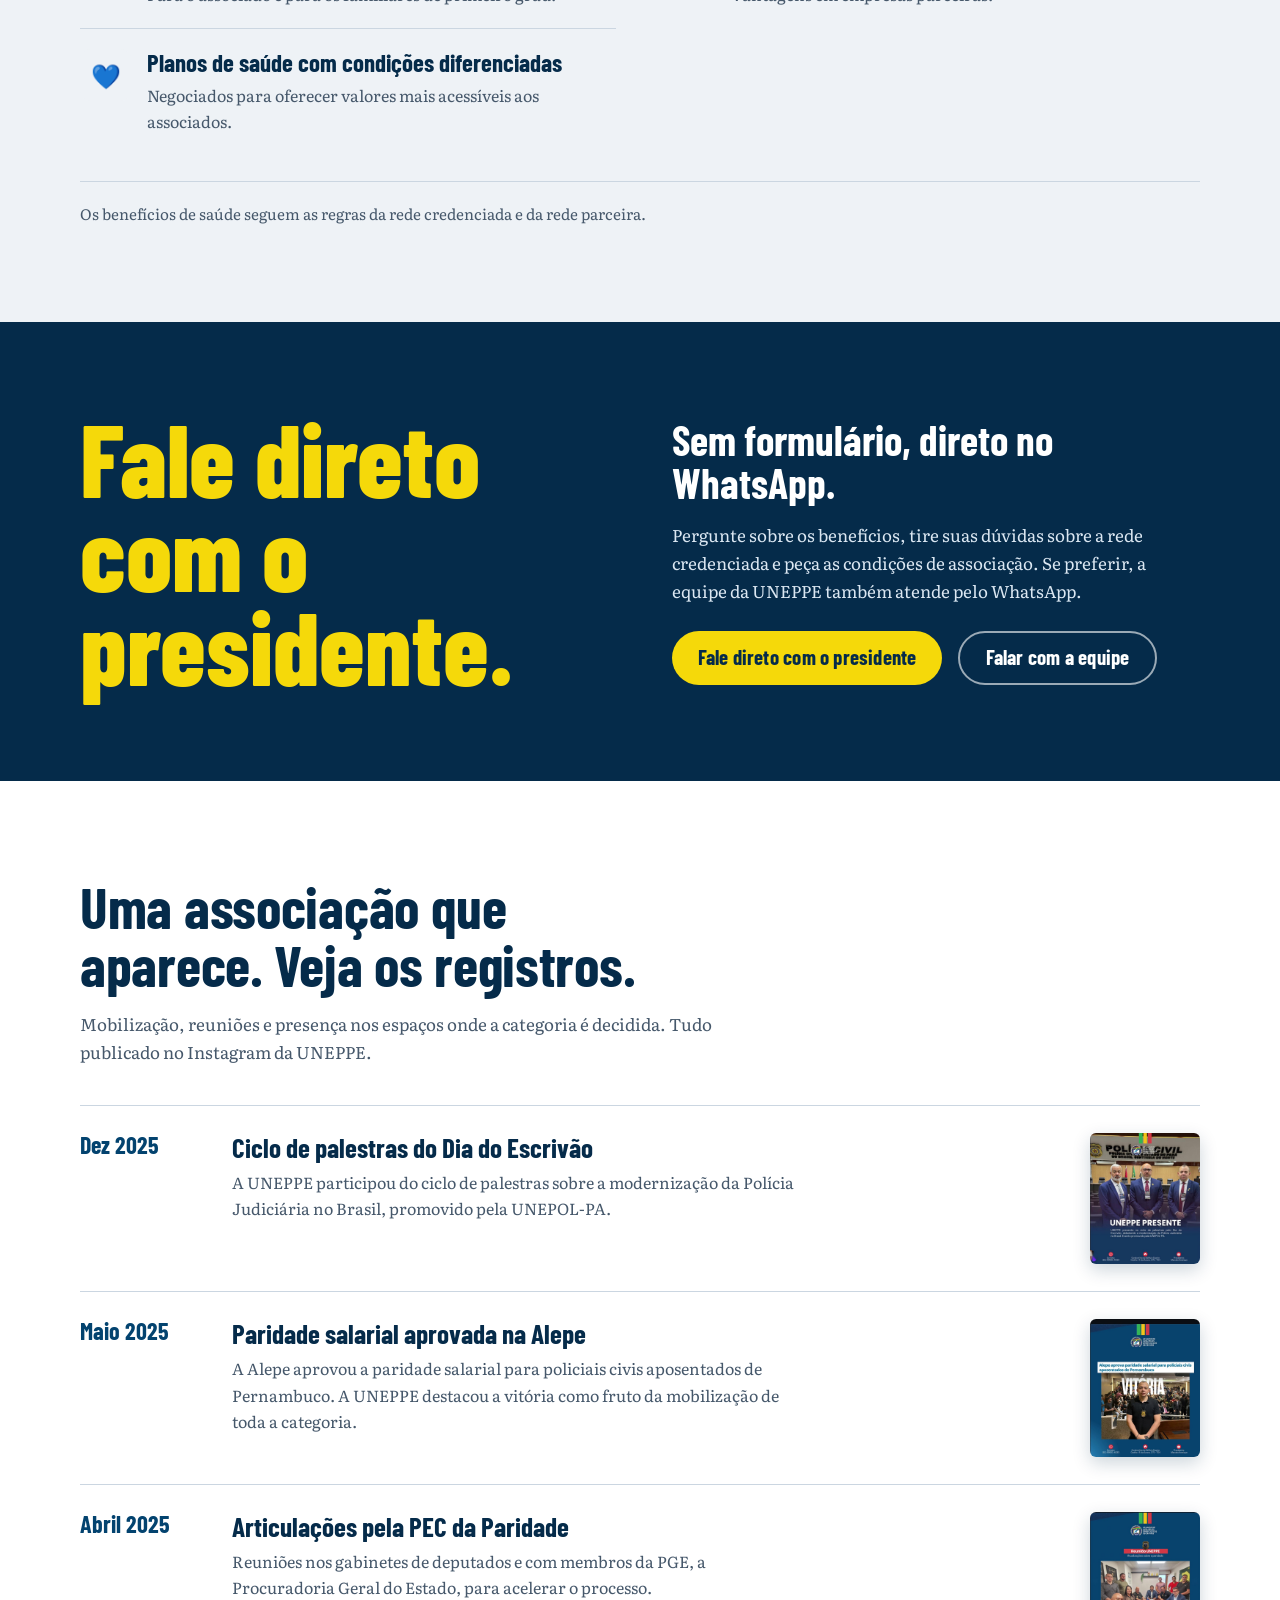
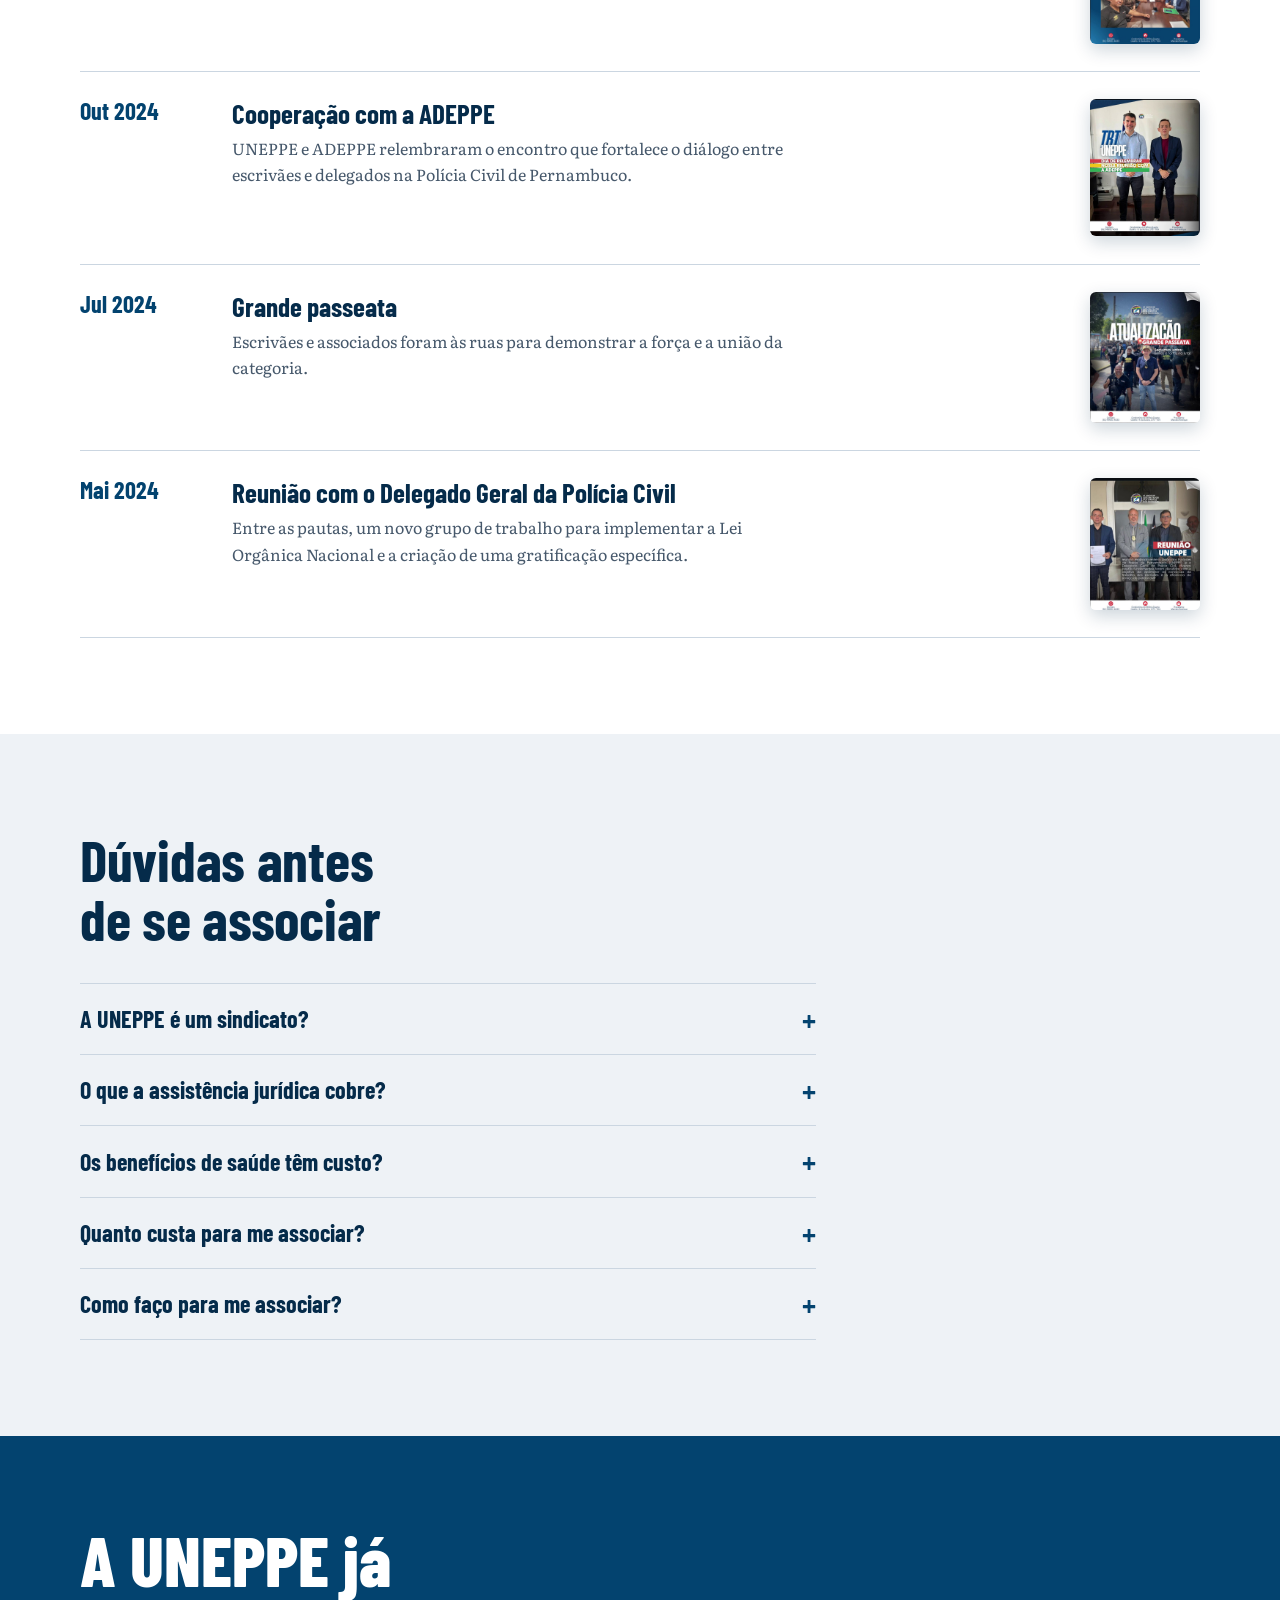
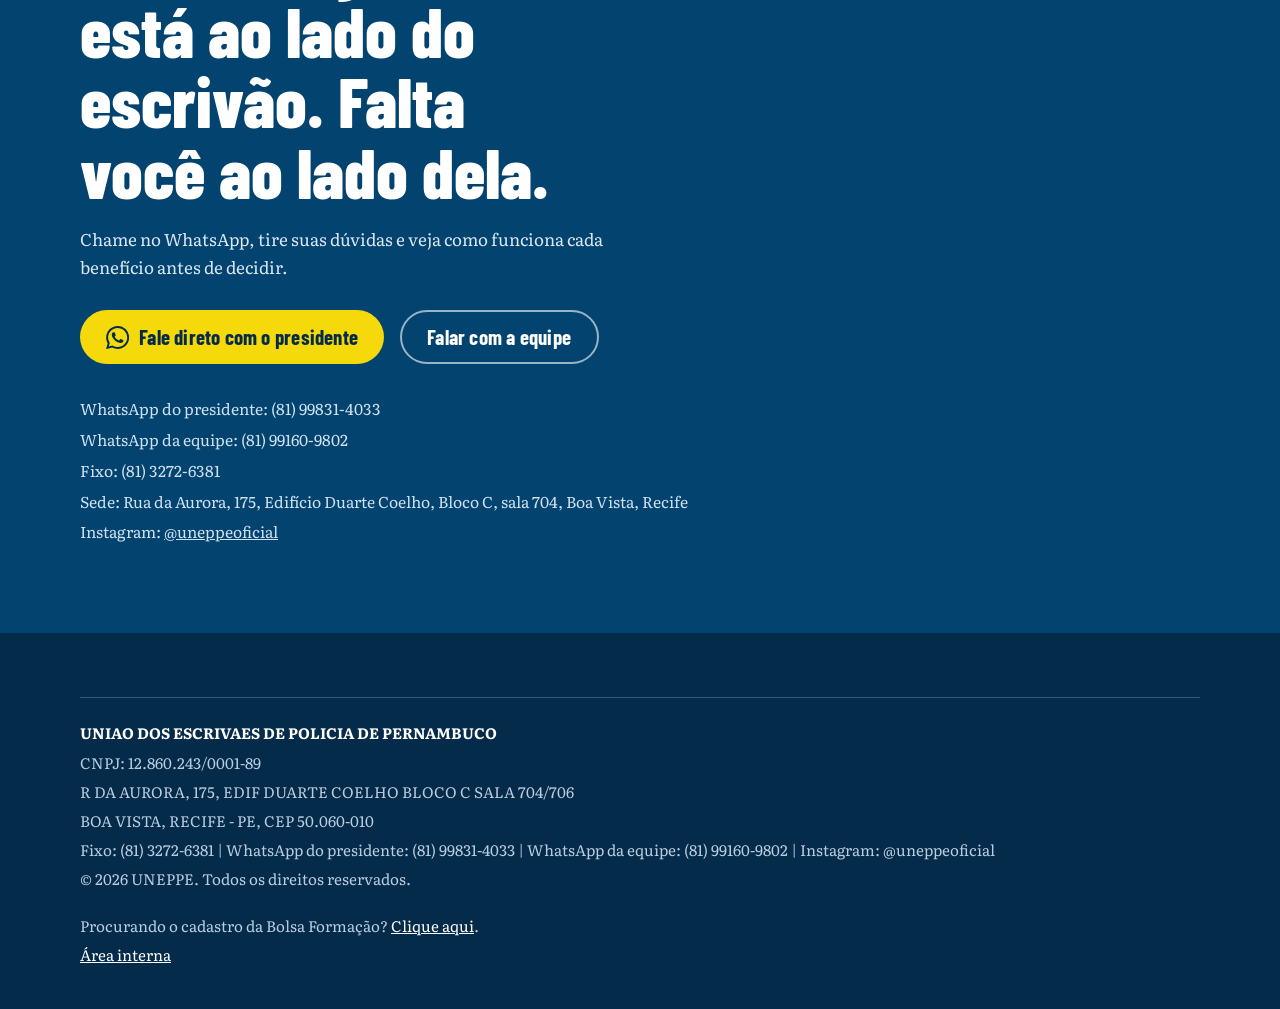
==== commit c21e2ad2: "Add files via upload" ====
--- a/index.html
+++ b/index.html
@@ -101,6 +101,8 @@
 .brand { display: flex; align-items: center; gap: .75rem; text-decoration: none; color: var(--white); }
 .brand img { width: 46px; height: 46px; }
 .brand__name { font-family: var(--display); font-weight: 800; font-size: 1.7rem; line-height: 1; }
+.site-head__actions { display: flex; align-items: center; gap: 1.3rem; }
+.head-login { display: none; font-family: var(--display); font-weight: 600; font-size: 1.15rem; color: var(--sky); text-underline-offset: 5px; }
 .brand__full { display: none; font-family: var(--display); font-weight: 600; font-size: 1rem; color: var(--sky); line-height: 1.1; max-width: 15rem; }
 
 /* ---------- Herói ---------- */
@@ -222,6 +224,7 @@
 /* ---------- Telas maiores ---------- */
 @media (min-width: 640px) {
   .brand__full { display: block; }
+  .head-login { display: inline; }
   .facts__row { grid-template-columns: repeat(3, 1fr); gap: 2rem; }
   .fact { border-top: 0; border-left: 1px solid var(--rule); padding: 1.8rem 0 1.8rem 1.6rem; }
   .fact:first-child { border-left: 0; padding-left: 0; }
@@ -258,7 +261,10 @@
         <span class="brand__full">União dos Escrivães de Polícia de Pernambuco</span>
       </span>
     </a>
-    <a class="btn btn--wa btn--small" data-wa="presidente" href="https://wa.me/5581998314033">Fale com o presidente</a>
+    <div class="site-head__actions">
+      <a class="head-login" href="area-interna/">Área interna</a>
+      <a class="btn btn--wa btn--small" data-wa="presidente" href="https://wa.me/5581998314033">Fale com o presidente</a>
+    </div>
   </div>
 </header>
 
@@ -563,7 +569,8 @@
       <p>Fixo: (81) 3272-6381 | WhatsApp do presidente: (81) 99831-4033 | WhatsApp da equipe: (81) 99160-9802 | Instagram: @uneppeoficial</p>
       <p>&copy; 2026 UNEPPE. Todos os direitos reservados.</p>
     </div>
-    <p class="site-foot__scholar">Procurando o cadastro da Bolsa Formação? <a href="https://uneppe.com.br/acaobolsa2026.1/">Clique aqui</a>.</p>
+    <p class="site-foot__scholar">Procurando o cadastro da Bolsa Formação? <a href="acaobolsa2026.1/">Clique aqui</a>.</p>
+    <p class="site-foot__scholar"><a href="area-interna/">Área interna</a></p>
   </div>
 </footer>
 
